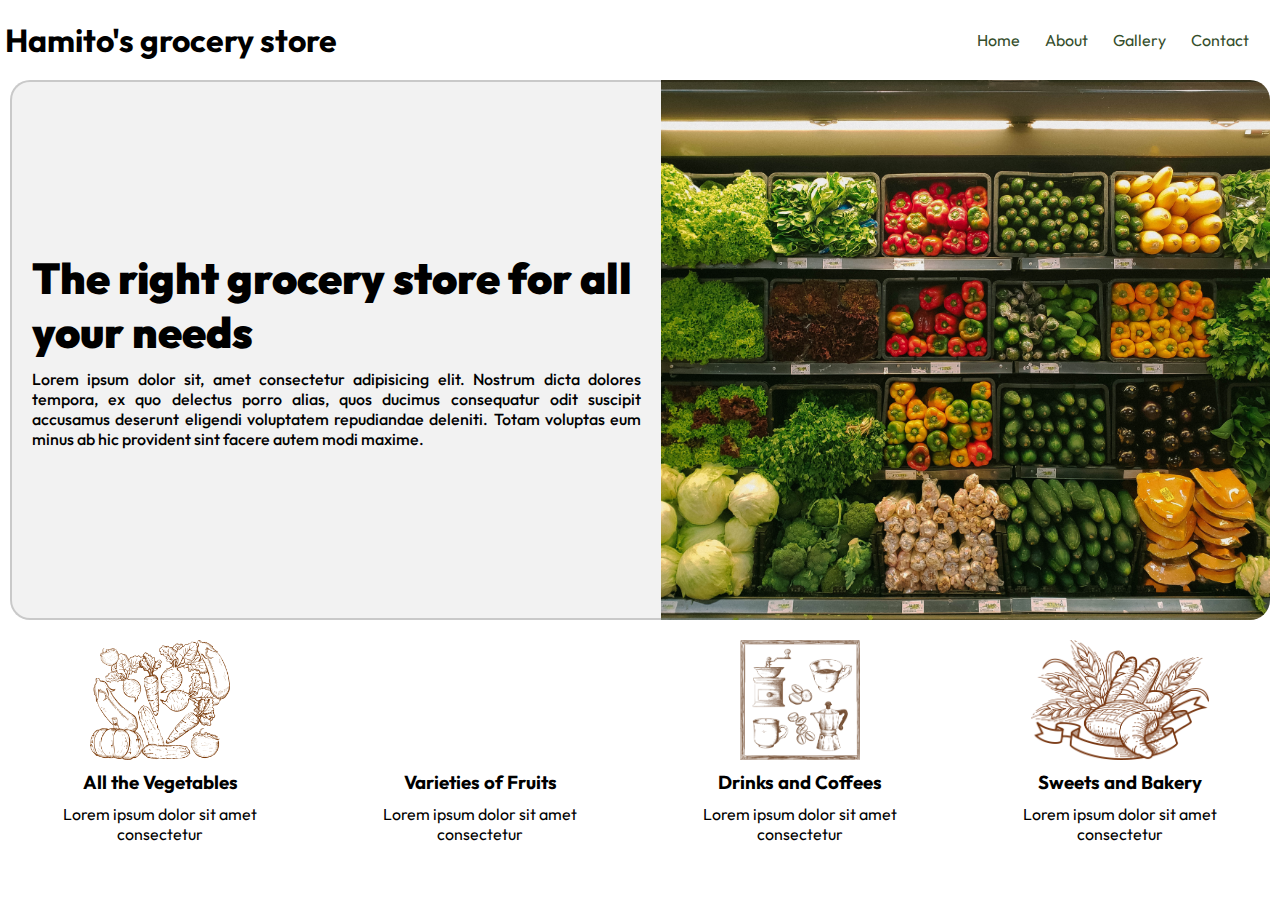
==== home/index.html @ 2f1e4742 "project init" ====
<!DOCTYPE html>
<html lang="en">

<head>
    <meta charset="UTF-8">
    <meta http-equiv="X-UA-Compatible" content="IE=edge">
    <meta name="viewport" content="width=device-width, initial-scale=1.0">
    <link rel="stylesheet" href="style.css">
    <link rel="preconnect" href="https://fonts.googleapis.com">
    <link rel="preconnect" href="https://fonts.gstatic.com" crossorigin>
    <link href="https://fonts.googleapis.com/css2?family=Outfit:wght@100;200;300;400;500;600;700;800;900&display=swap"
        rel="stylesheet">
    <title>Home</title>
</head>

<body>
    <header>

        <nav>
            <h1 class="logo">Hamito's grocery store</h1>
            <ul class="navbar">
                <li><a href="index.html">Home</a></li>
                <li><a href="">About</a></li>
                <li><a href="">Gallery</a></li>
                <li><a href="../contact/contact.html">Contact</a></li>
            </ul>

        </nav>

    </header>
    <main>
        <div class="hero">
            <div class="heroText">
                <h1>The right grocery store for all your needs</h1>
                <p>Lorem ipsum dolor sit, amet consectetur adipisicing elit. Nostrum dicta dolores tempora, ex quo delectus
                    porro alias, quos ducimus consequatur odit suscipit accusamus deserunt eligendi voluptatem repudiandae
                    deleniti. Totam voluptas eum minus ab hic provident sint facere autem modi maxime.</p>
            </div>
            <div class="bg"><img class="png" src="../assets/hero.jpg" alt=""></div>
        </div>
        <ul>
            <li>
                <img class="product" src="../assets/vegetables.png">
                <h3>All the Vegetables</h1>
                    <p>Lorem ipsum dolor sit amet consectetur</p>


            </li>
            <li> <img src="../assets/fruits.jpg" class="product" alt="">
                <h3>Varieties of Fruits</h1>
                    <p>Lorem ipsum dolor sit amet consectetur</p>


            </li>
            <li><img src="../assets/drinks.png" class="product" alt="">
                <h3>Drinks and Coffees</h1>
                    <p>Lorem ipsum dolor sit amet consectetur</p>
            </li>
            <li><img src="../assets/bakery.png" class="product" alt="">
                <h3>Sweets and Bakery</h1>
                    <p>Lorem ipsum dolor sit amet consectetur</p>
            </li>
        </ul>




    </main>

</body>

</html>
---- home/style.css ----
* {
    box-sizing: border-box;
    text-decoration: none;
    list-style: none;
    font-family: 'Outfit', sans-serif;
    padding: 0;
    margin: 0;
}

.hero {
    height: 60vh;
    display: flex;
    align-items: center;
    margin: 0px 10px;
}

.bg {
    flex: 1;
    height: 100%;
}

.png {
    object-position: center;
    object-fit: cover;
    height: 100%;
    width: 100%;
    border-radius: 0px 20px 20px 0px;

}


.heroText {
    flex: 1;
    padding: 0 20px;
    height: 100%;
    display: flex;
    align-items: center;
    flex-direction: column;
    justify-content: center;
    background-color: #f2f2f2;
    border: 2px solid #c9c9c9;
    border-right: 0px;
    border-radius: 20px 0px 0px 20px;
}

.heroText p {
    text-align: justify;
    font-weight: 500;
}

.heroText h1 {
    font-weight: 900;
    font-size: 2.7rem;
    margin-bottom: 10px;
}

nav {
    display: flex;
    justify-content: space-between;
    align-items: center;
    height: 80px;
    width: 100%;

}

nav ul {
    float: right;
    margin-right: 20px;
}

nav ul li {
    display: inline-block;
    margin: 0 5px;
    padding: 0 6px;

}


nav ul li a {
    box-shadow: inset 0 0 0 0 #86da36;
    color: #354e2c;
    margin: 0 -.25rem;
    padding: 0 .25rem;
    transition: color .3s ease-in-out, box-shadow .3s ease-in-out;
}

nav ul li a:hover {
    box-shadow: inset 100px 0 0 0 #86da36;
    color: white;
    font-weight: 700;
}

main ul {
    display: flex;
    flex-direction: row;

}

main ul li {
    width: fit-content;
    display: flex;
    flex-direction: column;
    gap: 10px;
    justify-content: space-between;
    margin: 20px 20px;


}

main ul li>h3 {
    text-align: center;
    margin: 0;
}

main ul li>p {
    text-align: center;
    margin: 0;
}

.logo {
    color: rgb(0, 0, 0);
    font-weight: bold;
    margin: 0 5px;

}

.product {
    object-fit: scale-down;
    height: 120px;
    width: auto;

}
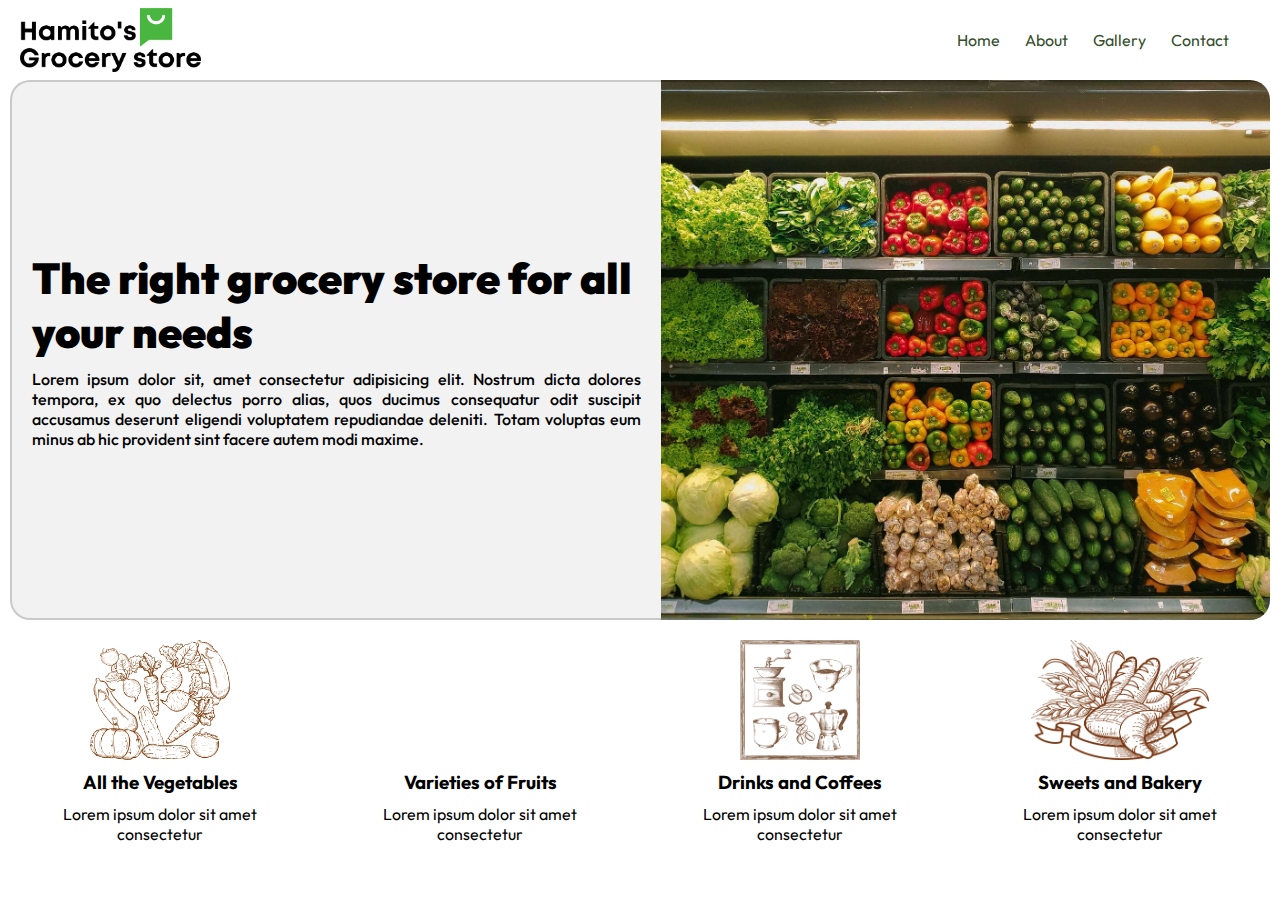
==== commit a56ab9fe: "logo and favicon added" ====
--- a/home/index.html
+++ b/home/index.html
@@ -10,6 +10,8 @@
     <link rel="preconnect" href="https://fonts.gstatic.com" crossorigin>
     <link href="https://fonts.googleapis.com/css2?family=Outfit:wght@100;200;300;400;500;600;700;800;900&display=swap"
         rel="stylesheet">
+    <link rel="icon" type="image/png" sizes="16x16" href="../assets/favicon.ico">
+    <link rel="manifest" href="../assets/site.webmanifest">
     <title>Home</title>
 </head>
 
@@ -17,7 +19,7 @@
     <header>
 
         <nav>
-            <h1 class="logo">Hamito's grocery store</h1>
+            <img src="../assets/Logo-Hamito.png" alt="" class="logo">
             <ul class="navbar">
                 <li><a href="index.html">Home</a></li>
                 <li><a href="">About</a></li>
@@ -32,8 +34,10 @@
         <div class="hero">
             <div class="heroText">
                 <h1>The right grocery store for all your needs</h1>
-                <p>Lorem ipsum dolor sit, amet consectetur adipisicing elit. Nostrum dicta dolores tempora, ex quo delectus
-                    porro alias, quos ducimus consequatur odit suscipit accusamus deserunt eligendi voluptatem repudiandae
+                <p>Lorem ipsum dolor sit, amet consectetur adipisicing elit. Nostrum dicta dolores tempora, ex quo
+                    delectus
+                    porro alias, quos ducimus consequatur odit suscipit accusamus deserunt eligendi voluptatem
+                    repudiandae
                     deleniti. Totam voluptas eum minus ab hic provident sint facere autem modi maxime.</p>
             </div>
             <div class="bg"><img class="png" src="../assets/hero.jpg" alt=""></div>
--- a/home/style.css
+++ b/home/style.css
@@ -60,6 +60,7 @@
     align-items: center;
     height: 80px;
     width: 100%;
+    padding: 0px 20px;
 
 }
 
@@ -93,6 +94,7 @@
 main ul {
     display: flex;
     flex-direction: row;
+    justify-content: space-evenly;
 
 }
 
@@ -118,9 +120,7 @@
 }
 
 .logo {
-    color: rgb(0, 0, 0);
-    font-weight: bold;
-    margin: 0 5px;
+   height: 80%;
 
 }
 
